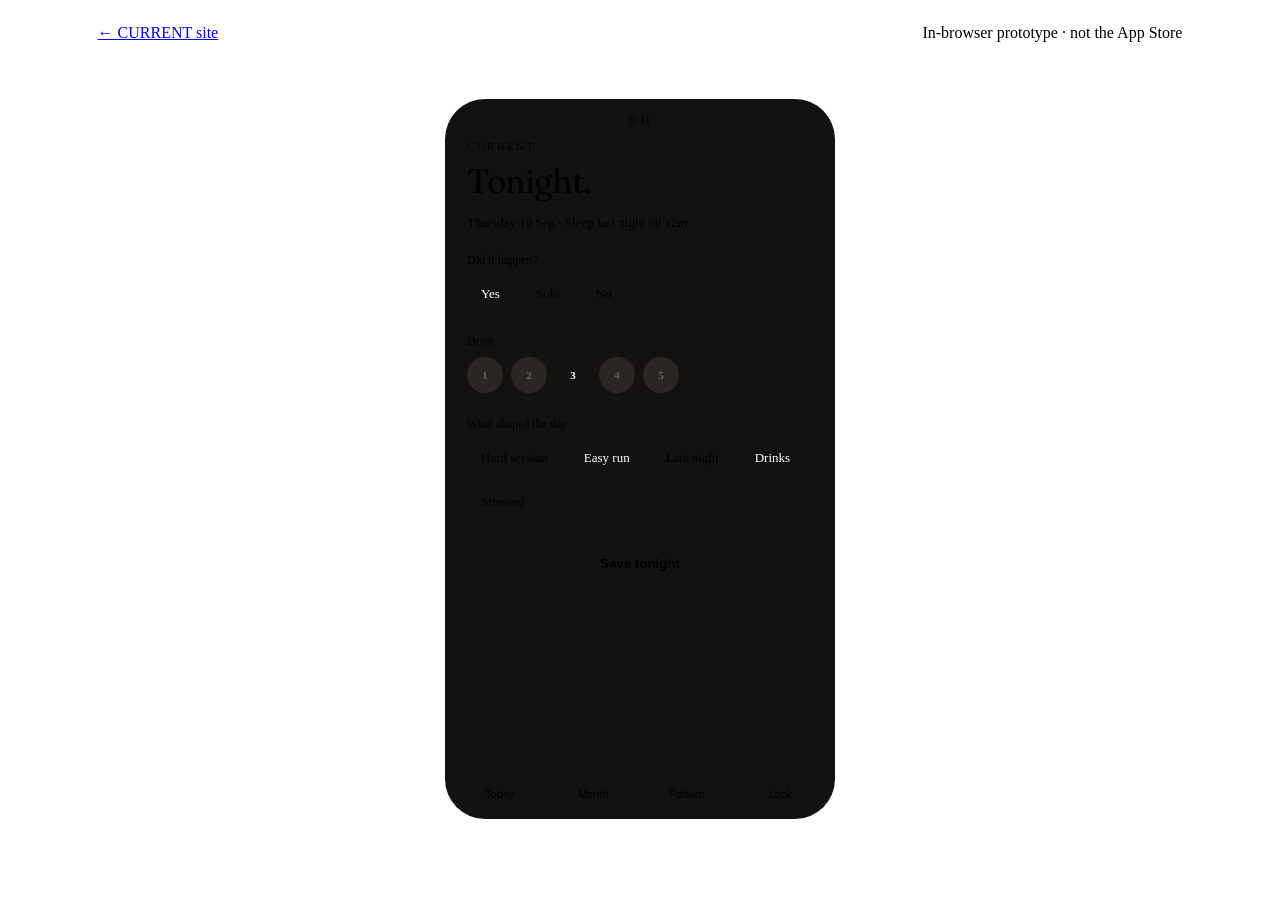
==== app-linked.html @ 615003c4 "chore: add app-linked.html" ====
<!DOCTYPE html>
<html lang="en">
<head>
  <meta charset="UTF-8" />
  <meta name="viewport" content="width=device-width, initial-scale=1" />
  <title>Current — prototype</title>
  <link href="https://fonts.googleapis.com/css2?family=Fraunces:opsz,wght@9..144,400;9..144,600&family=Geist:wght@400;500;600&display=swap" rel="stylesheet" />
  <link rel="stylesheet" href="styles.css" />
  <style>
    body { display: flex; flex-direction: column; min-height: 100vh; }
    .proto-top {
      display: flex; justify-content: space-between; align-items: center;
      padding: 16px 7vw; border-bottom: 1px solid var(--line);
    }
    .shell {
      flex: 1; display: flex; justify-content: center; align-items: center;
      padding: 32px 16px 80px;
    }
    .device {
      width: 390px; max-width: 100%;
      background: #141210; border: 1px solid var(--line);
      border-radius: 40px; overflow: hidden;
      min-height: 720px; display: flex; flex-direction: column;
    }
    .status { text-align: center; font-size: 12px; color: var(--mute); padding: 14px 0 4px; }
    .screen { padding: 8px 22px 24px; flex: 1; }
    .brand { letter-spacing: .22em; font-size: 11px; color: var(--sand); }
    .screen h1 {
      font-family: Fraunces, serif; font-size: 34px; font-weight: 400;
      margin: 8px 0 6px; letter-spacing: -.03em;
    }
    .sub { color: var(--mute); font-size: 13px; margin-bottom: 22px; }
    .row { display: flex; gap: 8px; flex-wrap: wrap; margin-bottom: 22px; }
    .chip {
      border: 1px solid var(--line); border-radius: 999px;
      padding: 10px 14px; font-size: 13px; color: var(--mute); cursor: pointer;
    }
    .chip.on { background: var(--hot); border-color: var(--hot); color: #fff; }
    .label { font-size: 12px; color: var(--mute); margin-bottom: 8px; }
    .meter { display: flex; gap: 8px; margin-bottom: 24px; }
    .meter b {
      width: 36px; height: 36px; border-radius: 50%;
      background: #2a2622; cursor: pointer; display: grid; place-items: center;
      font-size: 11px; color: #6b645c;
    }
    .meter b.on { background: var(--hot); color: #fff; }
    .save {
      width: 100%; background: var(--ink); color: var(--bg);
      border: 0; border-radius: 999px; padding: 14px; font-weight: 600; cursor: pointer;
    }
    .toast { color: var(--sand); font-size: 13px; margin-top: 12px; min-height: 18px; }
    .cal { display: grid; grid-template-columns: repeat(7, 1fr); gap: 6px; }
    .cal span {
      aspect-ratio: 1; border-radius: 10px; display: grid; place-items: center;
      font-size: 12px; background: #1c1916; color: var(--mute);
    }
    .cal span.mark { background: #3a221c; color: #f2c2b4; }
    .cal span.today { outline: 1px solid var(--sand); color: var(--ink); }
    .stat {
      display: flex; justify-content: space-between;
      padding: 14px 0; border-bottom: 1px solid var(--line); color: var(--mute); font-size: 14px;
    }
    .stat b { color: var(--ink); font-weight: 500; }
    .bars { display: flex; align-items: flex-end; gap: 8px; height: 120px; margin: 18px 0 8px; }
    .bars i {
      flex: 1; background: #2a221e; border-radius: 6px 6px 0 0;
    }
    .bars i.f { background: var(--hot); opacity: .85; }
    .lock {
      flex: 1; display: flex; flex-direction: column;
      align-items: center; justify-content: center; text-align: center; gap: 12px;
    }
    .orb {
      width: 88px; height: 88px; border-radius: 50%;
      background: radial-gradient(circle at 30% 30%, #e8c9a4, #7a4a2c 55%, #1a120e);
      margin-bottom: 8px;
    }
    .tabs {
      display: grid; grid-template-columns: repeat(4, 1fr);
      border-top: 1px solid var(--line); padding: 10px 8px 18px;
    }
    .tabs button {
      background: none; border: 0; color: var(--mute); font-size: 11px; cursor: pointer;
    }
    .tabs button.on { color: var(--ink); }
    .hidden { display: none; }
  </style>
</head>
<body>
  <div class="proto-top">
    <a class="logo" href="index.html">← CURRENT site</a>
    <span class="fine" style="margin:0">In-browser prototype · not the App Store</span>
  </div>

  <div class="shell">
    <div class="device">
      <div class="status">9:41</div>

      <div id="today" class="screen">
        <div class="brand">CURRENT</div>
        <h1>Tonight.</h1>
        <p class="sub">Thursday 10 Sep · Sleep last night 6h 12m</p>
        <p class="label">Did it happen?</p>
        <div class="row" id="happened">
          <div class="chip on" data-v="yes">Yes</div>
          <div class="chip" data-v="solo">Solo</div>
          <div class="chip" data-v="no">No</div>
        </div>
        <p class="label">Drive</p>
        <div class="meter" id="drive">
          <b>1</b><b>2</b><b class="on">3</b><b>4</b><b>5</b>
        </div>
        <p class="label">What shaped the day</p>
        <div class="row" id="tags">
          <div class="chip">Hard session</div>
          <div class="chip on">Easy run</div>
          <div class="chip">Late night</div>
          <div class="chip on">Drinks</div>
          <div class="chip">Stressed</div>
        </div>
        <button class="save" id="save">Save tonight</button>
        <p class="toast" id="toast"></p>
      </div>

      <div id="cal" class="screen hidden">
        <div class="brand">CURRENT</div>
        <h1>September</h1>
        <p class="sub">Marks only. Detail lives on the day.</p>
        <div class="cal" id="calgrid"></div>
        <div class="stat"><span>This month</span><b>7 nights</b></div>
        <div class="stat"><span>Longest gap</span><b>4 days</b></div>
        <div class="stat"><span>Avg drive</span><b>3.2</b></div>
      </div>

      <div id="pattern" class="screen hidden">
        <div class="brand">CURRENT</div>
        <h1>Pattern</h1>
        <p class="sub">Last 14 days · drive vs sleep. Fake data until you live in it.</p>
        <div class="bars">
          <i style="height:40%"></i><i class="f" style="height:70%"></i>
          <i style="height:35%"></i><i class="f" style="height:80%"></i>
          <i style="height:30%"></i><i style="height:45%"></i>
          <i class="f" style="height:90%"></i><i style="height:28%"></i>
          <i class="f" style="height:60%"></i><i style="height:38%"></i>
          <i style="height:42%"></i><i class="f" style="height:75%"></i>
          <i style="height:33%"></i><i class="f" style="height:85%"></i>
        </div>
        <div class="stat"><span>Short sleep nights</span><b>Drive −1.1</b></div>
        <div class="stat"><span>Hard session days</span><b>Drive −0.4</b></div>
        <div class="stat"><span>Drinks</span><b>Next-day drive −0.8</b></div>
        <p class="sub" style="margin-top:16px">This is the paid layer later. Free app is the calendar. Paid is “what moved.”</p>
      </div>

      <div id="lock" class="screen hidden">
        <div class="lock">
          <div class="orb"></div>
          <div class="brand">CURRENT</div>
          <h1 style="font-size:28px">Face ID</h1>
          <p class="sub">If they pick up your phone they see a tide. Not September.</p>
        </div>
      </div>

      <div class="tabs">
        <button class="on" data-tab="today">Today</button>
        <button data-tab="cal">Month</button>
        <button data-tab="pattern">Pattern</button>
        <button data-tab="lock">Lock</button>
      </div>
    </div>
  </div>

  <script>
    const tabs = document.querySelectorAll('.tabs button');
    const screens = ['today','cal','pattern','lock'];
    tabs.forEach(btn => {
      btn.onclick = () => {
        tabs.forEach(b => b.classList.remove('on'));
        btn.classList.add('on');
        screens.forEach(id => {
          document.getElementById(id).classList.toggle('hidden', id !== btn.dataset.tab);
        });
      };
    });
    document.querySelectorAll('#happened .chip, #tags .chip').forEach(chip => {
      chip.onclick = () => {
        if (chip.parentElement.id === 'happened') {
          chip.parentElement.querySelectorAll('.chip').forEach(c => c.classList.remove('on'));
        }
        chip.classList.toggle('on');
      };
    });
    document.querySelectorAll('#drive b').forEach((b, i, all) => {
      b.onclick = () => all.forEach((x, j) => x.classList.toggle('on', j === i));
    });
    document.getElementById('save').onclick = () => {
      document.getElementById('toast').textContent = 'Logged. Stays on this phone.';
    };
    const grid = document.getElementById('calgrid');
    const marked = new Set([2,5,8,12,16,21,27]);
    for (let d = 1; d <= 30; d++) {
      const s = document.createElement('span');
      s.textContent = d;
      if (marked.has(d)) s.classList.add('mark');
      if (d === 10) s.classList.add('today');
      grid.appendChild(s);
    }
  </script>
</body>
</html>
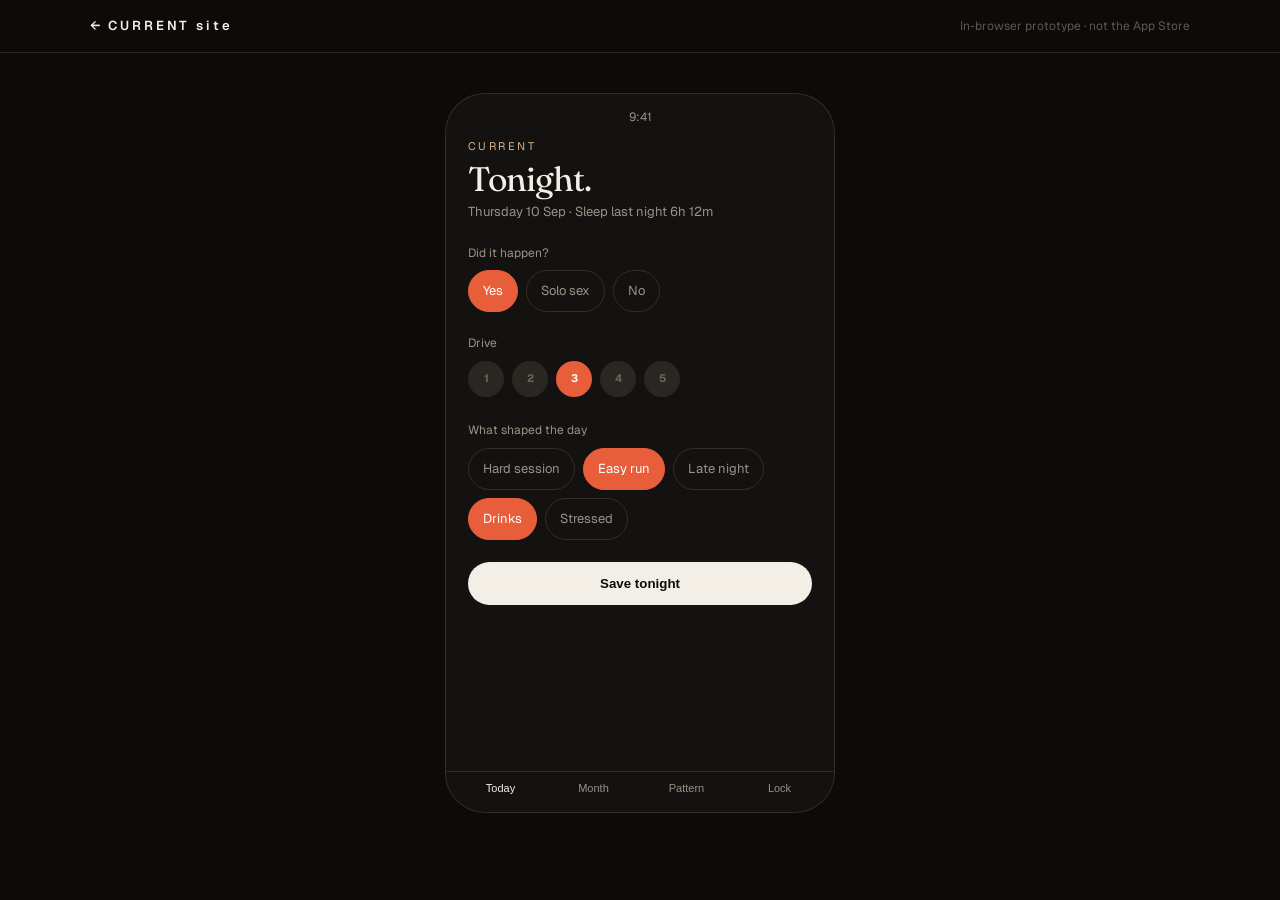
==== commit 18475222: "chore: update app-linked.html" ====
--- a/app-linked.html
+++ b/app-linked.html
@@ -1,209 +1,209 @@
 <!DOCTYPE html>
 <html lang="en">
 <head>
-  <meta charset="UTF-8" />
-  <meta name="viewport" content="width=device-width, initial-scale=1" />
-  <title>Current — prototype</title>
-  <link href="https://fonts.googleapis.com/css2?family=Fraunces:opsz,wght@9..144,400;9..144,600&family=Geist:wght@400;500;600&display=swap" rel="stylesheet" />
-  <link rel="stylesheet" href="styles.css" />
-  <style>
-    body { display: flex; flex-direction: column; min-height: 100vh; }
-    .proto-top {
-      display: flex; justify-content: space-between; align-items: center;
-      padding: 16px 7vw; border-bottom: 1px solid var(--line);
-    }
-    .shell {
-      flex: 1; display: flex; justify-content: center; align-items: center;
-      padding: 32px 16px 80px;
-    }
-    .device {
-      width: 390px; max-width: 100%;
-      background: #141210; border: 1px solid var(--line);
-      border-radius: 40px; overflow: hidden;
-      min-height: 720px; display: flex; flex-direction: column;
-    }
-    .status { text-align: center; font-size: 12px; color: var(--mute); padding: 14px 0 4px; }
-    .screen { padding: 8px 22px 24px; flex: 1; }
-    .brand { letter-spacing: .22em; font-size: 11px; color: var(--sand); }
-    .screen h1 {
-      font-family: Fraunces, serif; font-size: 34px; font-weight: 400;
-      margin: 8px 0 6px; letter-spacing: -.03em;
-    }
-    .sub { color: var(--mute); font-size: 13px; margin-bottom: 22px; }
-    .row { display: flex; gap: 8px; flex-wrap: wrap; margin-bottom: 22px; }
-    .chip {
-      border: 1px solid var(--line); border-radius: 999px;
-      padding: 10px 14px; font-size: 13px; color: var(--mute); cursor: pointer;
-    }
-    .chip.on { background: var(--hot); border-color: var(--hot); color: #fff; }
-    .label { font-size: 12px; color: var(--mute); margin-bottom: 8px; }
-    .meter { display: flex; gap: 8px; margin-bottom: 24px; }
-    .meter b {
-      width: 36px; height: 36px; border-radius: 50%;
-      background: #2a2622; cursor: pointer; display: grid; place-items: center;
-      font-size: 11px; color: #6b645c;
-    }
-    .meter b.on { background: var(--hot); color: #fff; }
-    .save {
-      width: 100%; background: var(--ink); color: var(--bg);
-      border: 0; border-radius: 999px; padding: 14px; font-weight: 600; cursor: pointer;
-    }
-    .toast { color: var(--sand); font-size: 13px; margin-top: 12px; min-height: 18px; }
-    .cal { display: grid; grid-template-columns: repeat(7, 1fr); gap: 6px; }
-    .cal span {
-      aspect-ratio: 1; border-radius: 10px; display: grid; place-items: center;
-      font-size: 12px; background: #1c1916; color: var(--mute);
-    }
-    .cal span.mark { background: #3a221c; color: #f2c2b4; }
-    .cal span.today { outline: 1px solid var(--sand); color: var(--ink); }
-    .stat {
-      display: flex; justify-content: space-between;
-      padding: 14px 0; border-bottom: 1px solid var(--line); color: var(--mute); font-size: 14px;
-    }
-    .stat b { color: var(--ink); font-weight: 500; }
-    .bars { display: flex; align-items: flex-end; gap: 8px; height: 120px; margin: 18px 0 8px; }
-    .bars i {
-      flex: 1; background: #2a221e; border-radius: 6px 6px 0 0;
-    }
-    .bars i.f { background: var(--hot); opacity: .85; }
-    .lock {
-      flex: 1; display: flex; flex-direction: column;
-      align-items: center; justify-content: center; text-align: center; gap: 12px;
-    }
-    .orb {
-      width: 88px; height: 88px; border-radius: 50%;
-      background: radial-gradient(circle at 30% 30%, #e8c9a4, #7a4a2c 55%, #1a120e);
-      margin-bottom: 8px;
-    }
-    .tabs {
-      display: grid; grid-template-columns: repeat(4, 1fr);
-      border-top: 1px solid var(--line); padding: 10px 8px 18px;
-    }
-    .tabs button {
-      background: none; border: 0; color: var(--mute); font-size: 11px; cursor: pointer;
-    }
-    .tabs button.on { color: var(--ink); }
-    .hidden { display: none; }
-  </style>
+ <meta charset="UTF-8" />
+ <meta name="viewport" content="width=device-width, initial-scale=1" />
+ <title>Current - prototype</title>
+ <link href="https://fonts.googleapis.com/css2?family=Fraunces:opsz,wght@9..144,400;9..144,600&family=Geist:wght@400;500;600&display=swap" rel="stylesheet" />
+ <link rel="stylesheet" href="styles.css" />
+ <style>
+ body { display: flex; flex-direction: column; min-height: 100vh; }
+ .proto-top {
+ display: flex; justify-content: space-between; align-items: center;
+ padding: 16px 7vw; border-bottom: 1px solid var(--line);
+ }
+ .shell {
+ flex: 1; display: flex; justify-content: center; align-items: center;
+ padding: 32px 16px 80px;
+ }
+ .device {
+ width: 390px; max-width: 100%;
+ background: #141210; border: 1px solid var(--line);
+ border-radius: 40px; overflow: hidden;
+ min-height: 720px; display: flex; flex-direction: column;
+ }
+ .status { text-align: center; font-size: 12px; color: var(--mute); padding: 14px 0 4px; }
+ .screen { padding: 8px 22px 24px; flex: 1; }
+ .brand { letter-spacing: .22em; font-size: 11px; color: var(--sand); }
+ .screen h1 {
+ font-family: Fraunces, serif; font-size: 34px; font-weight: 400;
+ margin: 8px 0 6px; letter-spacing: -.03em;
+ }
+ .sub { color: var(--mute); font-size: 13px; margin-bottom: 22px; }
+ .row { display: flex; gap: 8px; flex-wrap: wrap; margin-bottom: 22px; }
+ .chip {
+ border: 1px solid var(--line); border-radius: 999px;
+ padding: 10px 14px; font-size: 13px; color: var(--mute); cursor: pointer;
+ }
+ .chip.on { background: var(--hot); border-color: var(--hot); color: #fff; }
+ .label { font-size: 12px; color: var(--mute); margin-bottom: 8px; }
+ .meter { display: flex; gap: 8px; margin-bottom: 24px; }
+ .meter b {
+ width: 36px; height: 36px; border-radius: 50%;
+ background: #2a2622; cursor: pointer; display: grid; place-items: center;
+ font-size: 11px; color: #6b645c;
+ }
+ .meter b.on { background: var(--hot); color: #fff; }
+ .save {
+ width: 100%; background: var(--ink); color: var(--bg);
+ border: 0; border-radius: 999px; padding: 14px; font-weight: 600; cursor: pointer;
+ }
+ .toast { color: var(--sand); font-size: 13px; margin-top: 12px; min-height: 18px; }
+ .cal { display: grid; grid-template-columns: repeat(7, 1fr); gap: 6px; }
+ .cal span {
+ aspect-ratio: 1; border-radius: 10px; display: grid; place-items: center;
+ font-size: 12px; background: #1c1916; color: var(--mute);
+ }
+ .cal span.mark { background: #3a221c; color: #f2c2b4; }
+ .cal span.today { outline: 1px solid var(--sand); color: var(--ink); }
+ .stat {
+ display: flex; justify-content: space-between;
+ padding: 14px 0; border-bottom: 1px solid var(--line); color: var(--mute); font-size: 14px;
+ }
+ .stat b { color: var(--ink); font-weight: 500; }
+ .bars { display: flex; align-items: flex-end; gap: 8px; height: 120px; margin: 18px 0 8px; }
+ .bars i {
+ flex: 1; background: #2a221e; border-radius: 6px 6px 0 0;
+ }
+ .bars i.f { background: var(--hot); opacity: .85; }
+ .lock {
+ flex: 1; display: flex; flex-direction: column;
+ align-items: center; justify-content: center; text-align: center; gap: 12px;
+ }
+ .orb {
+ width: 88px; height: 88px; border-radius: 50%;
+ background: radial-gradient(circle at 30% 30%, #e8c9a4, #7a4a2c 55%, #1a120e);
+ margin-bottom: 8px;
+ }
+ .tabs {
+ display: grid; grid-template-columns: repeat(4, 1fr);
+ border-top: 1px solid var(--line); padding: 10px 8px 18px;
+ }
+ .tabs button {
+ background: none; border: 0; color: var(--mute); font-size: 11px; cursor: pointer;
+ }
+ .tabs button.on { color: var(--ink); }
+ .hidden { display: none; }
+ </style>
 </head>
 <body>
-  <div class="proto-top">
-    <a class="logo" href="index.html">← CURRENT site</a>
-    <span class="fine" style="margin:0">In-browser prototype · not the App Store</span>
-  </div>
-
-  <div class="shell">
-    <div class="device">
-      <div class="status">9:41</div>
-
-      <div id="today" class="screen">
-        <div class="brand">CURRENT</div>
-        <h1>Tonight.</h1>
-        <p class="sub">Thursday 10 Sep · Sleep last night 6h 12m</p>
-        <p class="label">Did it happen?</p>
-        <div class="row" id="happened">
-          <div class="chip on" data-v="yes">Yes</div>
-          <div class="chip" data-v="solo">Solo</div>
-          <div class="chip" data-v="no">No</div>
-        </div>
-        <p class="label">Drive</p>
-        <div class="meter" id="drive">
-          <b>1</b><b>2</b><b class="on">3</b><b>4</b><b>5</b>
-        </div>
-        <p class="label">What shaped the day</p>
-        <div class="row" id="tags">
-          <div class="chip">Hard session</div>
-          <div class="chip on">Easy run</div>
-          <div class="chip">Late night</div>
-          <div class="chip on">Drinks</div>
-          <div class="chip">Stressed</div>
-        </div>
-        <button class="save" id="save">Save tonight</button>
-        <p class="toast" id="toast"></p>
-      </div>
-
-      <div id="cal" class="screen hidden">
-        <div class="brand">CURRENT</div>
-        <h1>September</h1>
-        <p class="sub">Marks only. Detail lives on the day.</p>
-        <div class="cal" id="calgrid"></div>
-        <div class="stat"><span>This month</span><b>7 nights</b></div>
-        <div class="stat"><span>Longest gap</span><b>4 days</b></div>
-        <div class="stat"><span>Avg drive</span><b>3.2</b></div>
-      </div>
-
-      <div id="pattern" class="screen hidden">
-        <div class="brand">CURRENT</div>
-        <h1>Pattern</h1>
-        <p class="sub">Last 14 days · drive vs sleep. Fake data until you live in it.</p>
-        <div class="bars">
-          <i style="height:40%"></i><i class="f" style="height:70%"></i>
-          <i style="height:35%"></i><i class="f" style="height:80%"></i>
-          <i style="height:30%"></i><i style="height:45%"></i>
-          <i class="f" style="height:90%"></i><i style="height:28%"></i>
-          <i class="f" style="height:60%"></i><i style="height:38%"></i>
-          <i style="height:42%"></i><i class="f" style="height:75%"></i>
-          <i style="height:33%"></i><i class="f" style="height:85%"></i>
-        </div>
-        <div class="stat"><span>Short sleep nights</span><b>Drive −1.1</b></div>
-        <div class="stat"><span>Hard session days</span><b>Drive −0.4</b></div>
-        <div class="stat"><span>Drinks</span><b>Next-day drive −0.8</b></div>
-        <p class="sub" style="margin-top:16px">This is the paid layer later. Free app is the calendar. Paid is “what moved.”</p>
-      </div>
-
-      <div id="lock" class="screen hidden">
-        <div class="lock">
-          <div class="orb"></div>
-          <div class="brand">CURRENT</div>
-          <h1 style="font-size:28px">Face ID</h1>
-          <p class="sub">If they pick up your phone they see a tide. Not September.</p>
-        </div>
-      </div>
-
-      <div class="tabs">
-        <button class="on" data-tab="today">Today</button>
-        <button data-tab="cal">Month</button>
-        <button data-tab="pattern">Pattern</button>
-        <button data-tab="lock">Lock</button>
-      </div>
-    </div>
-  </div>
-
-  <script>
-    const tabs = document.querySelectorAll('.tabs button');
-    const screens = ['today','cal','pattern','lock'];
-    tabs.forEach(btn => {
-      btn.onclick = () => {
-        tabs.forEach(b => b.classList.remove('on'));
-        btn.classList.add('on');
-        screens.forEach(id => {
-          document.getElementById(id).classList.toggle('hidden', id !== btn.dataset.tab);
-        });
-      };
-    });
-    document.querySelectorAll('#happened .chip, #tags .chip').forEach(chip => {
-      chip.onclick = () => {
-        if (chip.parentElement.id === 'happened') {
-          chip.parentElement.querySelectorAll('.chip').forEach(c => c.classList.remove('on'));
-        }
-        chip.classList.toggle('on');
-      };
-    });
-    document.querySelectorAll('#drive b').forEach((b, i, all) => {
-      b.onclick = () => all.forEach((x, j) => x.classList.toggle('on', j === i));
-    });
-    document.getElementById('save').onclick = () => {
-      document.getElementById('toast').textContent = 'Logged. Stays on this phone.';
-    };
-    const grid = document.getElementById('calgrid');
-    const marked = new Set([2,5,8,12,16,21,27]);
-    for (let d = 1; d <= 30; d++) {
-      const s = document.createElement('span');
-      s.textContent = d;
-      if (marked.has(d)) s.classList.add('mark');
-      if (d === 10) s.classList.add('today');
-      grid.appendChild(s);
-    }
-  </script>
+ <div class="proto-top">
+ <a class="logo" href="index.html">← CURRENT site</a>
+ <span class="fine" style="margin:0">In-browser prototype · not the App Store</span>
+ </div>
+
+ <div class="shell">
+ <div class="device">
+ <div class="status">9:41</div>
+
+ <div id="today" class="screen">
+ <div class="brand">CURRENT</div>
+ <h1>Tonight.</h1>
+ <p class="sub">Thursday 10 Sep · Sleep last night 6h 12m</p>
+ <p class="label">Did it happen?</p>
+ <div class="row" id="happened">
+ <div class="chip on" data-v="yes">Yes</div>
+ <div class="chip" data-v="solo">Solo sex</div>
+ <div class="chip" data-v="no">No</div>
+ </div>
+ <p class="label">Drive</p>
+ <div class="meter" id="drive">
+ <b>1</b><b>2</b><b class="on">3</b><b>4</b><b>5</b>
+ </div>
+ <p class="label">What shaped the day</p>
+ <div class="row" id="tags">
+ <div class="chip">Hard session</div>
+ <div class="chip on">Easy run</div>
+ <div class="chip">Late night</div>
+ <div class="chip on">Drinks</div>
+ <div class="chip">Stressed</div>
+ </div>
+ <button class="save" id="save">Save tonight</button>
+ <p class="toast" id="toast"></p>
+ </div>
+
+ <div id="cal" class="screen hidden">
+ <div class="brand">CURRENT</div>
+ <h1>September</h1>
+ <p class="sub">Marks only. Detail lives on the day.</p>
+ <div class="cal" id="calgrid"></div>
+ <div class="stat"><span>This month</span><b>7 nights</b></div>
+ <div class="stat"><span>Longest gap</span><b>4 days</b></div>
+ <div class="stat"><span>Avg drive</span><b>3.2</b></div>
+ </div>
+
+ <div id="pattern" class="screen hidden">
+ <div class="brand">CURRENT</div>
+ <h1>Pattern</h1>
+ <p class="sub">Last 14 days · drive vs sleep. Fake data until you live in it.</p>
+ <div class="bars">
+ <i style="height:40%"></i><i class="f" style="height:70%"></i>
+ <i style="height:35%"></i><i class="f" style="height:80%"></i>
+ <i style="height:30%"></i><i style="height:45%"></i>
+ <i class="f" style="height:90%"></i><i style="height:28%"></i>
+ <i class="f" style="height:60%"></i><i style="height:38%"></i>
+ <i style="height:42%"></i><i class="f" style="height:75%"></i>
+ <i style="height:33%"></i><i class="f" style="height:85%"></i>
+ </div>
+ <div class="stat"><span>Short sleep nights</span><b>Drive −1.1</b></div>
+ <div class="stat"><span>Hard session days</span><b>Drive −0.4</b></div>
+ <div class="stat"><span>Drinks</span><b>Next-day drive −0.8</b></div>
+ <p class="sub" style="margin-top:16px">This is the paid layer later. Free app is the calendar. Paid is “what moved.”</p>
+ </div>
+
+ <div id="lock" class="screen hidden">
+ <div class="lock">
+ <div class="orb"></div>
+ <div class="brand">CURRENT</div>
+ <h1 style="font-size:28px">Face ID</h1>
+ <p class="sub">If they pick up your phone they see a tide. Not September.</p>
+ </div>
+ </div>
+
+ <div class="tabs">
+ <button class="on" data-tab="today">Today</button>
+ <button data-tab="cal">Month</button>
+ <button data-tab="pattern">Pattern</button>
+ <button data-tab="lock">Lock</button>
+ </div>
+ </div>
+ </div>
+
+ <script>
+ const tabs = document.querySelectorAll('.tabs button');
+ const screens = ['today','cal','pattern','lock'];
+ tabs.forEach(btn => {
+ btn.onclick = () => {
+ tabs.forEach(b => b.classList.remove('on'));
+ btn.classList.add('on');
+ screens.forEach(id => {
+ document.getElementById(id).classList.toggle('hidden', id !== btn.dataset.tab);
+ });
+ };
+ });
+ document.querySelectorAll('#happened .chip, #tags .chip').forEach(chip => {
+ chip.onclick = () => {
+ if (chip.parentElement.id === 'happened') {
+ chip.parentElement.querySelectorAll('.chip').forEach(c => c.classList.remove('on'));
+ }
+ chip.classList.toggle('on');
+ };
+ });
+ document.querySelectorAll('#drive b').forEach((b, i, all) => {
+ b.onclick = () => all.forEach((x, j) => x.classList.toggle('on', j === i));
+ });
+ document.getElementById('save').onclick = () => {
+ document.getElementById('toast').textContent = 'Logged. Stays on this phone.';
+ };
+ const grid = document.getElementById('calgrid');
+ const marked = new Set([2,5,8,12,16,21,27]);
+ for (let d = 1; d <= 30; d++) {
+ const s = document.createElement('span');
+ s.textContent = d;
+ if (marked.has(d)) s.classList.add('mark');
+ if (d === 10) s.classList.add('today');
+ grid.appendChild(s);
+ }
+ </script>
 </body>
 </html>
--- a/styles.css
+++ b/styles.css
@@ -0,0 +1,160 @@
+:root {
+  --bg: #0c0b0a;
+  --bg-2: #161412;
+  --ink: #f4efe6;
+  --mute: #9a9186;
+  --line: rgba(244, 239, 230, 0.12);
+  --sand: #d8b48a;
+  --sand-2: #c48a5a;
+  --hot: #e85d3a;
+}
+
+* { box-sizing: border-box; margin: 0; padding: 0; }
+html { scroll-behavior: smooth; }
+body {
+  font-family: Geist, ui-sans-serif, system-ui, sans-serif;
+  background: var(--bg);
+  color: var(--ink);
+  line-height: 1.55;
+  min-height: 100vh;
+}
+.noise {
+  pointer-events: none;
+  position: fixed; inset: 0;
+  opacity: .06;
+  background-image: url("data:image/svg+xml,%3Csvg xmlns='http://www.w3.org/2000/svg' width='160' height='160'%3E%3Cfilter id='n'%3E%3CfeTurbulence type='fractalNoise' baseFrequency='.8' numOctaves='4' stitchTiles='stitch'/%3E%3C/filter%3E%3Crect width='100%25' height='100%25' filter='url(%23n)'/%3E%3C/svg%3E");
+  z-index: 0;
+}
+a { color: inherit; text-decoration: none; }
+.nav, .hero, .strip, .split, .phones, .grid3, .privacy, .waitlist, footer {
+  position: relative; z-index: 1;
+}
+
+.nav {
+  display: flex; align-items: center; justify-content: space-between;
+  padding: 22px 7vw;
+  border-bottom: 1px solid var(--line);
+}
+.logo { letter-spacing: .22em; font-weight: 600; font-size: 13px; }
+.nav nav { display: flex; gap: 28px; color: var(--mute); font-size: 13px; }
+.btn {
+  display: inline-flex; align-items: center; justify-content: center;
+  background: var(--ink); color: var(--bg);
+  padding: 14px 22px; border-radius: 999px;
+  font-weight: 600; font-size: 14px; border: 0; cursor: pointer;
+}
+.btn-sm { padding: 8px 14px; font-size: 12px; }
+.btn-ghost {
+  background: transparent; color: var(--ink);
+  border: 1px solid var(--line);
+}
+
+.hero { padding: 88px 7vw 72px; max-width: 1100px; }
+.eyebrow {
+  color: var(--sand); letter-spacing: .16em; text-transform: uppercase;
+  font-size: 11px; margin-bottom: 18px;
+}
+h1 {
+  font-family: Fraunces, Georgia, serif;
+  font-weight: 400; font-size: clamp(40px, 7vw, 84px);
+  line-height: .95; letter-spacing: -.03em;
+}
+h1 em { color: var(--sand); font-style: italic; }
+.lede { max-width: 540px; margin: 28px 0 36px; color: var(--mute); font-size: 18px; }
+.hero-actions { display: flex; gap: 12px; flex-wrap: wrap; }
+.fine { margin-top: 18px; color: #5f574e; font-size: 12px; }
+
+.strip {
+  display: grid; grid-template-columns: repeat(3, 1fr);
+  border-top: 1px solid var(--line); border-bottom: 1px solid var(--line);
+}
+.strip div { padding: 28px 7vw; border-right: 1px solid var(--line); }
+.strip div:last-child { border-right: 0; }
+.strip strong { display: block; color: var(--sand); font-size: 12px; margin-bottom: 8px; }
+.strip span { color: var(--mute); font-size: 14px; }
+
+.split {
+  display: grid; grid-template-columns: 1.2fr .8fr; gap: 48px;
+  padding: 88px 7vw; align-items: start;
+}
+h2 {
+  font-family: Fraunces, Georgia, serif;
+  font-weight: 400; font-size: clamp(28px, 4vw, 46px);
+  line-height: 1.08; letter-spacing: -.02em; margin: 10px 0 22px;
+}
+.split p { color: var(--mute); margin-bottom: 16px; max-width: 560px; }
+.card {
+  background: var(--bg-2); border: 1px solid var(--line);
+  padding: 32px; border-radius: 20px;
+}
+.quote p {
+  font-family: Fraunces, Georgia, serif; font-size: 26px; color: var(--ink);
+  line-height: 1.25; margin-bottom: 16px;
+}
+.quote small { color: var(--mute); letter-spacing: .08em; text-transform: uppercase; font-size: 11px; }
+
+.phones {
+  display: grid; grid-template-columns: 1fr 1fr; gap: 40px;
+  padding: 40px 7vw 88px; align-items: center;
+}
+.phones ul { list-style: none; margin: 8px 0 28px; color: var(--mute); }
+.phones li { padding: 10px 0; border-bottom: 1px solid var(--line); }
+.phone-stack { display: flex; justify-content: center; }
+.phone {
+  width: 280px; background: #1b1815; border: 1px solid var(--line);
+  border-radius: 36px; padding: 22px 22px 28px;
+  box-shadow: 0 40px 80px rgba(0,0,0,.45);
+}
+.phone-bar { text-align: center; color: var(--mute); font-size: 11px; margin-bottom: 18px; }
+.phone-brand { letter-spacing: .2em; font-size: 11px; color: var(--sand); }
+.phone-kicker { color: var(--mute); font-size: 12px; margin: 18px 0 8px; }
+.phone h3 { font-family: Fraunces, serif; font-size: 28px; font-weight: 400; }
+.pills { display: flex; gap: 8px; margin: 14px 0 8px; }
+.pill {
+  border: 1px solid var(--line); border-radius: 999px;
+  padding: 8px 12px; font-size: 12px; color: var(--mute);
+}
+.pill.on { background: var(--hot); border-color: var(--hot); color: #fff; }
+.dots { display: flex; gap: 8px; margin-bottom: 18px; }
+.dots i { width: 18px; height: 18px; border-radius: 50%; background: #2a2622; display: block; }
+.dots i.hot { background: var(--hot); }
+.phone-note { color: var(--mute); font-size: 12px; }
+
+.grid3 {
+  display: grid; grid-template-columns: repeat(3, 1fr); gap: 18px;
+  padding: 0 7vw 88px;
+}
+.grid3 article {
+  background: var(--bg-2); border: 1px solid var(--line);
+  padding: 28px; border-radius: 18px;
+}
+.grid3 h3 { font-size: 16px; margin-bottom: 10px; }
+.grid3 p { color: var(--mute); font-size: 14px; }
+
+.privacy { padding: 0 7vw 88px; max-width: 800px; }
+.privacy ul { margin-top: 18px; color: var(--mute); padding-left: 18px; }
+.privacy li { margin: 8px 0; }
+
+.waitlist {
+  margin: 0 7vw 80px; padding: 56px; border-radius: 28px;
+  background: linear-gradient(160deg, #1e1a16, #12100e);
+  border: 1px solid var(--line);
+}
+.waitlist form { display: flex; gap: 10px; margin-top: 22px; flex-wrap: wrap; }
+.waitlist input {
+  flex: 1; min-width: 220px; background: #0c0b0a; color: var(--ink);
+  border: 1px solid var(--line); border-radius: 999px; padding: 14px 18px;
+}
+footer {
+  display: flex; justify-content: space-between;
+  padding: 24px 7vw 40px; color: #5f574e; font-size: 12px;
+  border-top: 1px solid var(--line);
+}
+
+@media (max-width: 860px) {
+  .nav nav { display: none; }
+  .strip, .split, .phones, .grid3 { grid-template-columns: 1fr; }
+  .strip div { border-right: 0; border-bottom: 1px solid var(--line); padding: 22px 7vw; }
+  .hero { padding-top: 56px; }
+  .waitlist { padding: 32px 22px; }
+}
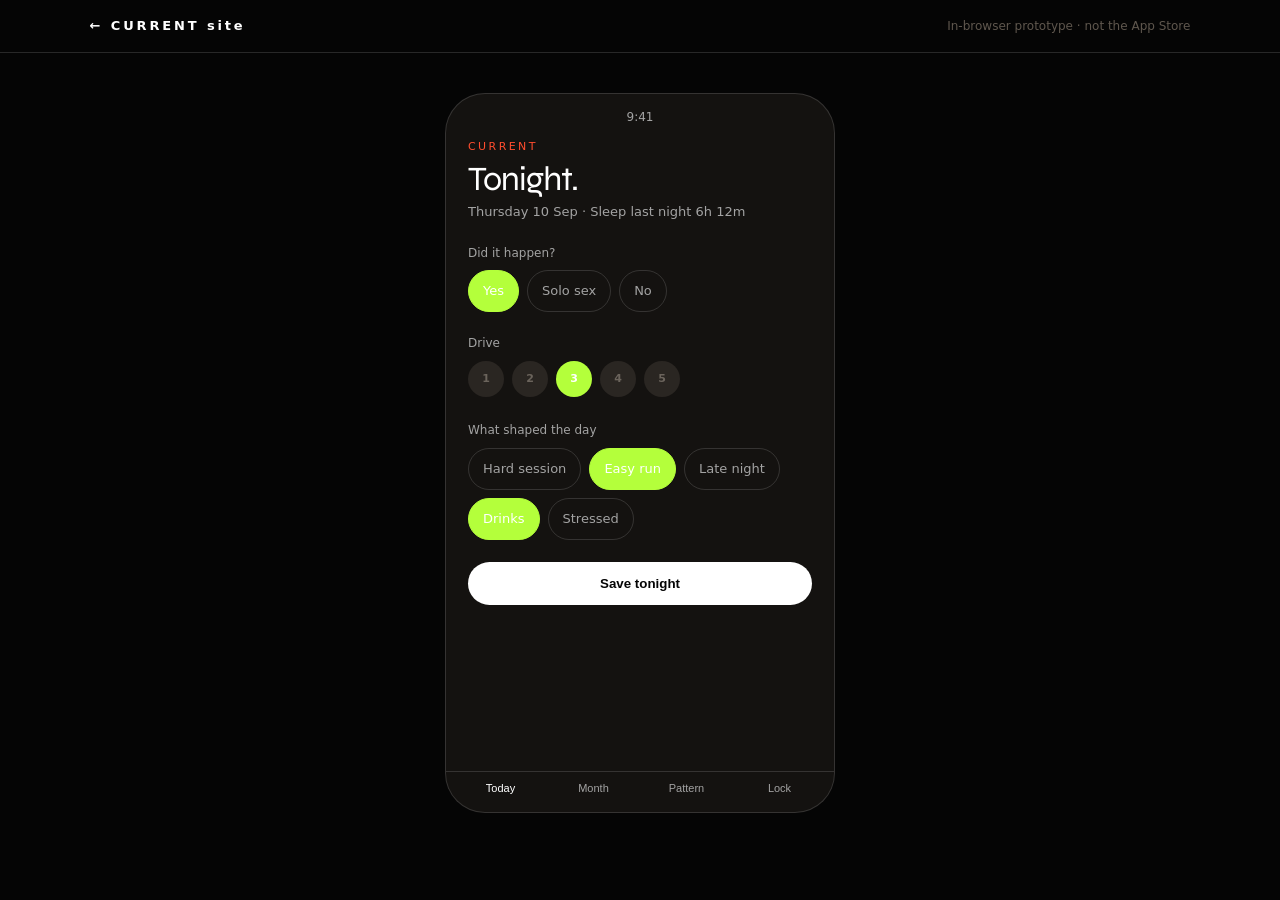
==== commit e464b51e: "chore: update app-linked.html" ====
--- a/app-linked.html
+++ b/app-linked.html
@@ -1,209 +1,209 @@
 <!DOCTYPE html>
 <html lang="en">
 <head>
- <meta charset="UTF-8" />
- <meta name="viewport" content="width=device-width, initial-scale=1" />
- <title>Current - prototype</title>
- <link href="https://fonts.googleapis.com/css2?family=Fraunces:opsz,wght@9..144,400;9..144,600&family=Geist:wght@400;500;600&display=swap" rel="stylesheet" />
- <link rel="stylesheet" href="styles.css" />
- <style>
- body { display: flex; flex-direction: column; min-height: 100vh; }
- .proto-top {
- display: flex; justify-content: space-between; align-items: center;
- padding: 16px 7vw; border-bottom: 1px solid var(--line);
- }
- .shell {
- flex: 1; display: flex; justify-content: center; align-items: center;
- padding: 32px 16px 80px;
- }
- .device {
- width: 390px; max-width: 100%;
- background: #141210; border: 1px solid var(--line);
- border-radius: 40px; overflow: hidden;
- min-height: 720px; display: flex; flex-direction: column;
- }
- .status { text-align: center; font-size: 12px; color: var(--mute); padding: 14px 0 4px; }
- .screen { padding: 8px 22px 24px; flex: 1; }
- .brand { letter-spacing: .22em; font-size: 11px; color: var(--sand); }
- .screen h1 {
- font-family: Fraunces, serif; font-size: 34px; font-weight: 400;
- margin: 8px 0 6px; letter-spacing: -.03em;
- }
- .sub { color: var(--mute); font-size: 13px; margin-bottom: 22px; }
- .row { display: flex; gap: 8px; flex-wrap: wrap; margin-bottom: 22px; }
- .chip {
- border: 1px solid var(--line); border-radius: 999px;
- padding: 10px 14px; font-size: 13px; color: var(--mute); cursor: pointer;
- }
- .chip.on { background: var(--hot); border-color: var(--hot); color: #fff; }
- .label { font-size: 12px; color: var(--mute); margin-bottom: 8px; }
- .meter { display: flex; gap: 8px; margin-bottom: 24px; }
- .meter b {
- width: 36px; height: 36px; border-radius: 50%;
- background: #2a2622; cursor: pointer; display: grid; place-items: center;
- font-size: 11px; color: #6b645c;
- }
- .meter b.on { background: var(--hot); color: #fff; }
- .save {
- width: 100%; background: var(--ink); color: var(--bg);
- border: 0; border-radius: 999px; padding: 14px; font-weight: 600; cursor: pointer;
- }
- .toast { color: var(--sand); font-size: 13px; margin-top: 12px; min-height: 18px; }
- .cal { display: grid; grid-template-columns: repeat(7, 1fr); gap: 6px; }
- .cal span {
- aspect-ratio: 1; border-radius: 10px; display: grid; place-items: center;
- font-size: 12px; background: #1c1916; color: var(--mute);
- }
- .cal span.mark { background: #3a221c; color: #f2c2b4; }
- .cal span.today { outline: 1px solid var(--sand); color: var(--ink); }
- .stat {
- display: flex; justify-content: space-between;
- padding: 14px 0; border-bottom: 1px solid var(--line); color: var(--mute); font-size: 14px;
- }
- .stat b { color: var(--ink); font-weight: 500; }
- .bars { display: flex; align-items: flex-end; gap: 8px; height: 120px; margin: 18px 0 8px; }
- .bars i {
- flex: 1; background: #2a221e; border-radius: 6px 6px 0 0;
- }
- .bars i.f { background: var(--hot); opacity: .85; }
- .lock {
- flex: 1; display: flex; flex-direction: column;
- align-items: center; justify-content: center; text-align: center; gap: 12px;
- }
- .orb {
- width: 88px; height: 88px; border-radius: 50%;
- background: radial-gradient(circle at 30% 30%, #e8c9a4, #7a4a2c 55%, #1a120e);
- margin-bottom: 8px;
- }
- .tabs {
- display: grid; grid-template-columns: repeat(4, 1fr);
- border-top: 1px solid var(--line); padding: 10px 8px 18px;
- }
- .tabs button {
- background: none; border: 0; color: var(--mute); font-size: 11px; cursor: pointer;
- }
- .tabs button.on { color: var(--ink); }
- .hidden { display: none; }
- </style>
+  <meta charset="UTF-8" />
+  <meta name="viewport" content="width=device-width, initial-scale=1" />
+  <title>Current  -  prototype</title>
+  <link href="https://fonts.googleapis.com/css2?family=DM+Sans:ital,opsz,wght@0,9..40,400;0,9..40,500;0,9..40,600;0,9..40,700;1,9..40,400&family=Syne:wght@500;600;700;800&display=swap" rel="stylesheet" />
+  <link rel="stylesheet" href="styles.css" />
+  <style>
+    body { display: flex; flex-direction: column; min-height: 100vh; }
+    .proto-top {
+      display: flex; justify-content: space-between; align-items: center;
+      padding: 16px 7vw; border-bottom: 1px solid var(--line);
+    }
+    .shell {
+      flex: 1; display: flex; justify-content: center; align-items: center;
+      padding: 32px 16px 80px;
+    }
+    .device {
+      width: 390px; max-width: 100%;
+      background: #141210; border: 1px solid var(--line);
+      border-radius: 40px; overflow: hidden;
+      min-height: 720px; display: flex; flex-direction: column;
+    }
+    .status { text-align: center; font-size: 12px; color: var(--mute); padding: 14px 0 4px; }
+    .screen { padding: 8px 22px 24px; flex: 1; }
+    .brand { letter-spacing: .22em; font-size: 11px; color: var(--sand); }
+    .screen h1 {
+      font-family: Syne, serif; font-size: 34px; font-weight: 400;
+      margin: 8px 0 6px; letter-spacing: -.03em;
+    }
+    .sub { color: var(--mute); font-size: 13px; margin-bottom: 22px; }
+    .row { display: flex; gap: 8px; flex-wrap: wrap; margin-bottom: 22px; }
+    .chip {
+      border: 1px solid var(--line); border-radius: 999px;
+      padding: 10px 14px; font-size: 13px; color: var(--mute); cursor: pointer;
+    }
+    .chip.on { background: var(--hot); border-color: var(--hot); color: #fff; }
+    .label { font-size: 12px; color: var(--mute); margin-bottom: 8px; }
+    .meter { display: flex; gap: 8px; margin-bottom: 24px; }
+    .meter b {
+      width: 36px; height: 36px; border-radius: 50%;
+      background: #2a2622; cursor: pointer; display: grid; place-items: center;
+      font-size: 11px; color: #6b645c;
+    }
+    .meter b.on { background: var(--hot); color: #fff; }
+    .save {
+      width: 100%; background: var(--ink); color: var(--bg);
+      border: 0; border-radius: 999px; padding: 14px; font-weight: 600; cursor: pointer;
+    }
+    .toast { color: var(--sand); font-size: 13px; margin-top: 12px; min-height: 18px; }
+    .cal { display: grid; grid-template-columns: repeat(7, 1fr); gap: 6px; }
+    .cal span {
+      aspect-ratio: 1; border-radius: 10px; display: grid; place-items: center;
+      font-size: 12px; background: #1c1916; color: var(--mute);
+    }
+    .cal span.mark { background: #3a221c; color: #f2c2b4; }
+    .cal span.today { outline: 1px solid var(--sand); color: var(--ink); }
+    .stat {
+      display: flex; justify-content: space-between;
+      padding: 14px 0; border-bottom: 1px solid var(--line); color: var(--mute); font-size: 14px;
+    }
+    .stat b { color: var(--ink); font-weight: 500; }
+    .bars { display: flex; align-items: flex-end; gap: 8px; height: 120px; margin: 18px 0 8px; }
+    .bars i {
+      flex: 1; background: #2a221e; border-radius: 6px 6px 0 0;
+    }
+    .bars i.f { background: var(--hot); opacity: .85; }
+    .lock {
+      flex: 1; display: flex; flex-direction: column;
+      align-items: center; justify-content: center; text-align: center; gap: 12px;
+    }
+    .orb {
+      width: 88px; height: 88px; border-radius: 50%;
+      background: radial-gradient(circle at 30% 30%, #e8c9a4, #7a4a2c 55%, #1a120e);
+      margin-bottom: 8px;
+    }
+    .tabs {
+      display: grid; grid-template-columns: repeat(4, 1fr);
+      border-top: 1px solid var(--line); padding: 10px 8px 18px;
+    }
+    .tabs button {
+      background: none; border: 0; color: var(--mute); font-size: 11px; cursor: pointer;
+    }
+    .tabs button.on { color: var(--ink); }
+    .hidden { display: none; }
+  </style>
 </head>
 <body>
- <div class="proto-top">
- <a class="logo" href="index.html">← CURRENT site</a>
- <span class="fine" style="margin:0">In-browser prototype · not the App Store</span>
- </div>
-
- <div class="shell">
- <div class="device">
- <div class="status">9:41</div>
-
- <div id="today" class="screen">
- <div class="brand">CURRENT</div>
- <h1>Tonight.</h1>
- <p class="sub">Thursday 10 Sep · Sleep last night 6h 12m</p>
- <p class="label">Did it happen?</p>
- <div class="row" id="happened">
- <div class="chip on" data-v="yes">Yes</div>
- <div class="chip" data-v="solo">Solo sex</div>
- <div class="chip" data-v="no">No</div>
- </div>
- <p class="label">Drive</p>
- <div class="meter" id="drive">
- <b>1</b><b>2</b><b class="on">3</b><b>4</b><b>5</b>
- </div>
- <p class="label">What shaped the day</p>
- <div class="row" id="tags">
- <div class="chip">Hard session</div>
- <div class="chip on">Easy run</div>
- <div class="chip">Late night</div>
- <div class="chip on">Drinks</div>
- <div class="chip">Stressed</div>
- </div>
- <button class="save" id="save">Save tonight</button>
- <p class="toast" id="toast"></p>
- </div>
-
- <div id="cal" class="screen hidden">
- <div class="brand">CURRENT</div>
- <h1>September</h1>
- <p class="sub">Marks only. Detail lives on the day.</p>
- <div class="cal" id="calgrid"></div>
- <div class="stat"><span>This month</span><b>7 nights</b></div>
- <div class="stat"><span>Longest gap</span><b>4 days</b></div>
- <div class="stat"><span>Avg drive</span><b>3.2</b></div>
- </div>
-
- <div id="pattern" class="screen hidden">
- <div class="brand">CURRENT</div>
- <h1>Pattern</h1>
- <p class="sub">Last 14 days · drive vs sleep. Fake data until you live in it.</p>
- <div class="bars">
- <i style="height:40%"></i><i class="f" style="height:70%"></i>
- <i style="height:35%"></i><i class="f" style="height:80%"></i>
- <i style="height:30%"></i><i style="height:45%"></i>
- <i class="f" style="height:90%"></i><i style="height:28%"></i>
- <i class="f" style="height:60%"></i><i style="height:38%"></i>
- <i style="height:42%"></i><i class="f" style="height:75%"></i>
- <i style="height:33%"></i><i class="f" style="height:85%"></i>
- </div>
- <div class="stat"><span>Short sleep nights</span><b>Drive −1.1</b></div>
- <div class="stat"><span>Hard session days</span><b>Drive −0.4</b></div>
- <div class="stat"><span>Drinks</span><b>Next-day drive −0.8</b></div>
- <p class="sub" style="margin-top:16px">This is the paid layer later. Free app is the calendar. Paid is “what moved.”</p>
- </div>
-
- <div id="lock" class="screen hidden">
- <div class="lock">
- <div class="orb"></div>
- <div class="brand">CURRENT</div>
- <h1 style="font-size:28px">Face ID</h1>
- <p class="sub">If they pick up your phone they see a tide. Not September.</p>
- </div>
- </div>
-
- <div class="tabs">
- <button class="on" data-tab="today">Today</button>
- <button data-tab="cal">Month</button>
- <button data-tab="pattern">Pattern</button>
- <button data-tab="lock">Lock</button>
- </div>
- </div>
- </div>
-
- <script>
- const tabs = document.querySelectorAll('.tabs button');
- const screens = ['today','cal','pattern','lock'];
- tabs.forEach(btn => {
- btn.onclick = () => {
- tabs.forEach(b => b.classList.remove('on'));
- btn.classList.add('on');
- screens.forEach(id => {
- document.getElementById(id).classList.toggle('hidden', id !== btn.dataset.tab);
- });
- };
- });
- document.querySelectorAll('#happened .chip, #tags .chip').forEach(chip => {
- chip.onclick = () => {
- if (chip.parentElement.id === 'happened') {
- chip.parentElement.querySelectorAll('.chip').forEach(c => c.classList.remove('on'));
- }
- chip.classList.toggle('on');
- };
- });
- document.querySelectorAll('#drive b').forEach((b, i, all) => {
- b.onclick = () => all.forEach((x, j) => x.classList.toggle('on', j === i));
- });
- document.getElementById('save').onclick = () => {
- document.getElementById('toast').textContent = 'Logged. Stays on this phone.';
- };
- const grid = document.getElementById('calgrid');
- const marked = new Set([2,5,8,12,16,21,27]);
- for (let d = 1; d <= 30; d++) {
- const s = document.createElement('span');
- s.textContent = d;
- if (marked.has(d)) s.classList.add('mark');
- if (d === 10) s.classList.add('today');
- grid.appendChild(s);
- }
- </script>
+  <div class="proto-top">
+    <a class="logo" href="index.html">← CURRENT site</a>
+    <span class="fine" style="margin:0">In-browser prototype · not the App Store</span>
+  </div>
+
+  <div class="shell">
+    <div class="device">
+      <div class="status">9:41</div>
+
+      <div id="today" class="screen">
+        <div class="brand">CURRENT</div>
+        <h1>Tonight.</h1>
+        <p class="sub">Thursday 10 Sep · Sleep last night 6h 12m</p>
+        <p class="label">Did it happen?</p>
+        <div class="row" id="happened">
+          <div class="chip on" data-v="yes">Yes</div>
+          <div class="chip" data-v="solo">Solo sex</div>
+          <div class="chip" data-v="no">No</div>
+        </div>
+        <p class="label">Drive</p>
+        <div class="meter" id="drive">
+          <b>1</b><b>2</b><b class="on">3</b><b>4</b><b>5</b>
+        </div>
+        <p class="label">What shaped the day</p>
+        <div class="row" id="tags">
+          <div class="chip">Hard session</div>
+          <div class="chip on">Easy run</div>
+          <div class="chip">Late night</div>
+          <div class="chip on">Drinks</div>
+          <div class="chip">Stressed</div>
+        </div>
+        <button class="save" id="save">Save tonight</button>
+        <p class="toast" id="toast"></p>
+      </div>
+
+      <div id="cal" class="screen hidden">
+        <div class="brand">CURRENT</div>
+        <h1>September</h1>
+        <p class="sub">Marks only. Detail lives on the day.</p>
+        <div class="cal" id="calgrid"></div>
+        <div class="stat"><span>This month</span><b>7 nights</b></div>
+        <div class="stat"><span>Longest gap</span><b>4 days</b></div>
+        <div class="stat"><span>Avg drive</span><b>3.2</b></div>
+      </div>
+
+      <div id="pattern" class="screen hidden">
+        <div class="brand">CURRENT</div>
+        <h1>Pattern</h1>
+        <p class="sub">Last 14 days · drive vs sleep. Fake data until you live in it.</p>
+        <div class="bars">
+          <i style="height:40%"></i><i class="f" style="height:70%"></i>
+          <i style="height:35%"></i><i class="f" style="height:80%"></i>
+          <i style="height:30%"></i><i style="height:45%"></i>
+          <i class="f" style="height:90%"></i><i style="height:28%"></i>
+          <i class="f" style="height:60%"></i><i style="height:38%"></i>
+          <i style="height:42%"></i><i class="f" style="height:75%"></i>
+          <i style="height:33%"></i><i class="f" style="height:85%"></i>
+        </div>
+        <div class="stat"><span>Short sleep nights</span><b>Drive −1.1</b></div>
+        <div class="stat"><span>Hard session days</span><b>Drive −0.4</b></div>
+        <div class="stat"><span>Drinks</span><b>Next-day drive −0.8</b></div>
+        <p class="sub" style="margin-top:16px">This is the paid layer later. Free app is the calendar. Paid is “what moved.”</p>
+      </div>
+
+      <div id="lock" class="screen hidden">
+        <div class="lock">
+          <div class="orb"></div>
+          <div class="brand">CURRENT</div>
+          <h1 style="font-size:28px">Face ID</h1>
+          <p class="sub">If they pick up your phone they see a tide. Not September.</p>
+        </div>
+      </div>
+
+      <div class="tabs">
+        <button class="on" data-tab="today">Today</button>
+        <button data-tab="cal">Month</button>
+        <button data-tab="pattern">Pattern</button>
+        <button data-tab="lock">Lock</button>
+      </div>
+    </div>
+  </div>
+
+  <script>
+    const tabs = document.querySelectorAll('.tabs button');
+    const screens = ['today','cal','pattern','lock'];
+    tabs.forEach(btn => {
+      btn.onclick = () => {
+        tabs.forEach(b => b.classList.remove('on'));
+        btn.classList.add('on');
+        screens.forEach(id => {
+          document.getElementById(id).classList.toggle('hidden', id !== btn.dataset.tab);
+        });
+      };
+    });
+    document.querySelectorAll('#happened .chip, #tags .chip').forEach(chip => {
+      chip.onclick = () => {
+        if (chip.parentElement.id === 'happened') {
+          chip.parentElement.querySelectorAll('.chip').forEach(c => c.classList.remove('on'));
+        }
+        chip.classList.toggle('on');
+      };
+    });
+    document.querySelectorAll('#drive b').forEach((b, i, all) => {
+      b.onclick = () => all.forEach((x, j) => x.classList.toggle('on', j === i));
+    });
+    document.getElementById('save').onclick = () => {
+      document.getElementById('toast').textContent = 'Logged. Stays on this phone.';
+    };
+    const grid = document.getElementById('calgrid');
+    const marked = new Set([2,5,8,12,16,21,27]);
+    for (let d = 1; d <= 30; d++) {
+      const s = document.createElement('span');
+      s.textContent = d;
+      if (marked.has(d)) s.classList.add('mark');
+      if (d === 10) s.classList.add('today');
+      grid.appendChild(s);
+    }
+  </script>
 </body>
 </html>
--- a/styles.css
+++ b/styles.css
@@ -1,63 +1,63 @@
 :root {
-  --bg: #0c0b0a;
-  --bg-2: #161412;
-  --ink: #f4efe6;
-  --mute: #9a9186;
-  --line: rgba(244, 239, 230, 0.12);
-  --sand: #d8b48a;
-  --sand-2: #c48a5a;
-  --hot: #e85d3a;
+ --bg: #050505;
+ --bg-2: #121212;
+ --ink: #ffffff;
+ --mute: #a3a3a3;
+ --line: rgba(255, 255, 255, 0.14);
+ --sand: #ff4d2e;
+ --sand-2: #ff7a3d;
+ --hot: #b4ff3b;
 }
 
 * { box-sizing: border-box; margin: 0; padding: 0; }
 html { scroll-behavior: smooth; }
 body {
-  font-family: Geist, ui-sans-serif, system-ui, sans-serif;
-  background: var(--bg);
-  color: var(--ink);
-  line-height: 1.55;
-  min-height: 100vh;
+ font-family: Geist, ui-sans-serif, system-ui, sans-serif;
+ background: var(--bg);
+ color: var(--ink);
+ line-height: 1.55;
+ min-height: 100vh;
 }
 .noise {
-  pointer-events: none;
-  position: fixed; inset: 0;
-  opacity: .06;
-  background-image: url("data:image/svg+xml,%3Csvg xmlns='http://www.w3.org/2000/svg' width='160' height='160'%3E%3Cfilter id='n'%3E%3CfeTurbulence type='fractalNoise' baseFrequency='.8' numOctaves='4' stitchTiles='stitch'/%3E%3C/filter%3E%3Crect width='100%25' height='100%25' filter='url(%23n)'/%3E%3C/svg%3E");
-  z-index: 0;
+ pointer-events: none;
+ position: fixed; inset: 0;
+ opacity: .06;
+ background-image: url("data:image/svg+xml,%3Csvg xmlns='http://www.w3.org/2000/svg' width='160' height='160'%3E%3Cfilter id='n'%3E%3CfeTurbulence type='fractalNoise' baseFrequency='.8' numOctaves='4' stitchTiles='stitch'/%3E%3C/filter%3E%3Crect width='100%25' height='100%25' filter='url(%23n)'/%3E%3C/svg%3E");
+ z-index: 0;
 }
 a { color: inherit; text-decoration: none; }
 .nav, .hero, .strip, .split, .phones, .grid3, .privacy, .waitlist, footer {
-  position: relative; z-index: 1;
+ position: relative; z-index: 1;
 }
 
 .nav {
-  display: flex; align-items: center; justify-content: space-between;
-  padding: 22px 7vw;
-  border-bottom: 1px solid var(--line);
+ display: flex; align-items: center; justify-content: space-between;
+ padding: 22px 7vw;
+ border-bottom: 1px solid var(--line);
 }
 .logo { letter-spacing: .22em; font-weight: 600; font-size: 13px; }
 .nav nav { display: flex; gap: 28px; color: var(--mute); font-size: 13px; }
 .btn {
-  display: inline-flex; align-items: center; justify-content: center;
-  background: var(--ink); color: var(--bg);
-  padding: 14px 22px; border-radius: 999px;
-  font-weight: 600; font-size: 14px; border: 0; cursor: pointer;
+ display: inline-flex; align-items: center; justify-content: center;
+ background: var(--ink); color: var(--bg);
+ padding: 14px 22px; border-radius: 999px;
+ font-weight: 600; font-size: 14px; border: 0; cursor: pointer;
 }
 .btn-sm { padding: 8px 14px; font-size: 12px; }
 .btn-ghost {
-  background: transparent; color: var(--ink);
-  border: 1px solid var(--line);
+ background: transparent; color: var(--ink);
+ border: 1px solid var(--line);
 }
 
 .hero { padding: 88px 7vw 72px; max-width: 1100px; }
 .eyebrow {
-  color: var(--sand); letter-spacing: .16em; text-transform: uppercase;
-  font-size: 11px; margin-bottom: 18px;
+ color: var(--sand); letter-spacing: .16em; text-transform: uppercase;
+ font-size: 11px; margin-bottom: 18px;
 }
 h1 {
-  font-family: Fraunces, Georgia, serif;
-  font-weight: 400; font-size: clamp(40px, 7vw, 84px);
-  line-height: .95; letter-spacing: -.03em;
+ font-family: Fraunces, Georgia, serif;
+ font-weight: 400; font-size: clamp(40px, 7vw, 84px);
+ line-height: .95; letter-spacing: -.03em;
 }
 h1 em { color: var(--sand); font-style: italic; }
 .lede { max-width: 540px; margin: 28px 0 36px; color: var(--mute); font-size: 18px; }
@@ -65,8 +65,8 @@
 .fine { margin-top: 18px; color: #5f574e; font-size: 12px; }
 
 .strip {
-  display: grid; grid-template-columns: repeat(3, 1fr);
-  border-top: 1px solid var(--line); border-bottom: 1px solid var(--line);
+ display: grid; grid-template-columns: repeat(3, 1fr);
+ border-top: 1px solid var(--line); border-bottom: 1px solid var(--line);
 }
 .strip div { padding: 28px 7vw; border-right: 1px solid var(--line); }
 .strip div:last-child { border-right: 0; }
@@ -74,36 +74,36 @@
 .strip span { color: var(--mute); font-size: 14px; }
 
 .split {
-  display: grid; grid-template-columns: 1.2fr .8fr; gap: 48px;
-  padding: 88px 7vw; align-items: start;
+ display: grid; grid-template-columns: 1.2fr .8fr; gap: 48px;
+ padding: 88px 7vw; align-items: start;
 }
 h2 {
-  font-family: Fraunces, Georgia, serif;
-  font-weight: 400; font-size: clamp(28px, 4vw, 46px);
-  line-height: 1.08; letter-spacing: -.02em; margin: 10px 0 22px;
+ font-family: Fraunces, Georgia, serif;
+ font-weight: 400; font-size: clamp(28px, 4vw, 46px);
+ line-height: 1.08; letter-spacing: -.02em; margin: 10px 0 22px;
 }
 .split p { color: var(--mute); margin-bottom: 16px; max-width: 560px; }
 .card {
-  background: var(--bg-2); border: 1px solid var(--line);
-  padding: 32px; border-radius: 20px;
+ background: var(--bg-2); border: 1px solid var(--line);
+ padding: 32px; border-radius: 20px;
 }
 .quote p {
-  font-family: Fraunces, Georgia, serif; font-size: 26px; color: var(--ink);
-  line-height: 1.25; margin-bottom: 16px;
+ font-family: Fraunces, Georgia, serif; font-size: 26px; color: var(--ink);
+ line-height: 1.25; margin-bottom: 16px;
 }
 .quote small { color: var(--mute); letter-spacing: .08em; text-transform: uppercase; font-size: 11px; }
 
 .phones {
-  display: grid; grid-template-columns: 1fr 1fr; gap: 40px;
-  padding: 40px 7vw 88px; align-items: center;
+ display: grid; grid-template-columns: 1fr 1fr; gap: 40px;
+ padding: 40px 7vw 88px; align-items: center;
 }
 .phones ul { list-style: none; margin: 8px 0 28px; color: var(--mute); }
 .phones li { padding: 10px 0; border-bottom: 1px solid var(--line); }
 .phone-stack { display: flex; justify-content: center; }
 .phone {
-  width: 280px; background: #1b1815; border: 1px solid var(--line);
-  border-radius: 36px; padding: 22px 22px 28px;
-  box-shadow: 0 40px 80px rgba(0,0,0,.45);
+ width: 280px; background: #1b1815; border: 1px solid var(--line);
+ border-radius: 36px; padding: 22px 22px 28px;
+ box-shadow: 0 40px 80px rgba(0,0,0,.45);
 }
 .phone-bar { text-align: center; color: var(--mute); font-size: 11px; margin-bottom: 18px; }
 .phone-brand { letter-spacing: .2em; font-size: 11px; color: var(--sand); }
@@ -111,8 +111,8 @@
 .phone h3 { font-family: Fraunces, serif; font-size: 28px; font-weight: 400; }
 .pills { display: flex; gap: 8px; margin: 14px 0 8px; }
 .pill {
-  border: 1px solid var(--line); border-radius: 999px;
-  padding: 8px 12px; font-size: 12px; color: var(--mute);
+ border: 1px solid var(--line); border-radius: 999px;
+ padding: 8px 12px; font-size: 12px; color: var(--mute);
 }
 .pill.on { background: var(--hot); border-color: var(--hot); color: #fff; }
 .dots { display: flex; gap: 8px; margin-bottom: 18px; }
@@ -121,12 +121,12 @@
 .phone-note { color: var(--mute); font-size: 12px; }
 
 .grid3 {
-  display: grid; grid-template-columns: repeat(3, 1fr); gap: 18px;
-  padding: 0 7vw 88px;
+ display: grid; grid-template-columns: repeat(3, 1fr); gap: 18px;
+ padding: 0 7vw 88px;
 }
 .grid3 article {
-  background: var(--bg-2); border: 1px solid var(--line);
-  padding: 28px; border-radius: 18px;
+ background: var(--bg-2); border: 1px solid var(--line);
+ padding: 28px; border-radius: 18px;
 }
 .grid3 h3 { font-size: 16px; margin-bottom: 10px; }
 .grid3 p { color: var(--mute); font-size: 14px; }
@@ -136,25 +136,25 @@
 .privacy li { margin: 8px 0; }
 
 .waitlist {
-  margin: 0 7vw 80px; padding: 56px; border-radius: 28px;
-  background: linear-gradient(160deg, #1e1a16, #12100e);
-  border: 1px solid var(--line);
+ margin: 0 7vw 80px; padding: 56px; border-radius: 28px;
+ background: linear-gradient(160deg, #1e1a16, #12100e);
+ border: 1px solid var(--line);
 }
 .waitlist form { display: flex; gap: 10px; margin-top: 22px; flex-wrap: wrap; }
 .waitlist input {
-  flex: 1; min-width: 220px; background: #0c0b0a; color: var(--ink);
-  border: 1px solid var(--line); border-radius: 999px; padding: 14px 18px;
+ flex: 1; min-width: 220px; background: #0c0b0a; color: var(--ink);
+ border: 1px solid var(--line); border-radius: 999px; padding: 14px 18px;
 }
 footer {
-  display: flex; justify-content: space-between;
-  padding: 24px 7vw 40px; color: #5f574e; font-size: 12px;
-  border-top: 1px solid var(--line);
+ display: flex; justify-content: space-between;
+ padding: 24px 7vw 40px; color: #5f574e; font-size: 12px;
+ border-top: 1px solid var(--line);
 }
 
 @media (max-width: 860px) {
-  .nav nav { display: none; }
-  .strip, .split, .phones, .grid3 { grid-template-columns: 1fr; }
-  .strip div { border-right: 0; border-bottom: 1px solid var(--line); padding: 22px 7vw; }
-  .hero { padding-top: 56px; }
-  .waitlist { padding: 32px 22px; }
+ .nav nav { display: none; }
+ .strip, .split, .phones, .grid3 { grid-template-columns: 1fr; }
+ .strip div { border-right: 0; border-bottom: 1px solid var(--line); padding: 22px 7vw; }
+ .hero { padding-top: 56px; }
+ .waitlist { padding: 32px 22px; }
 }
